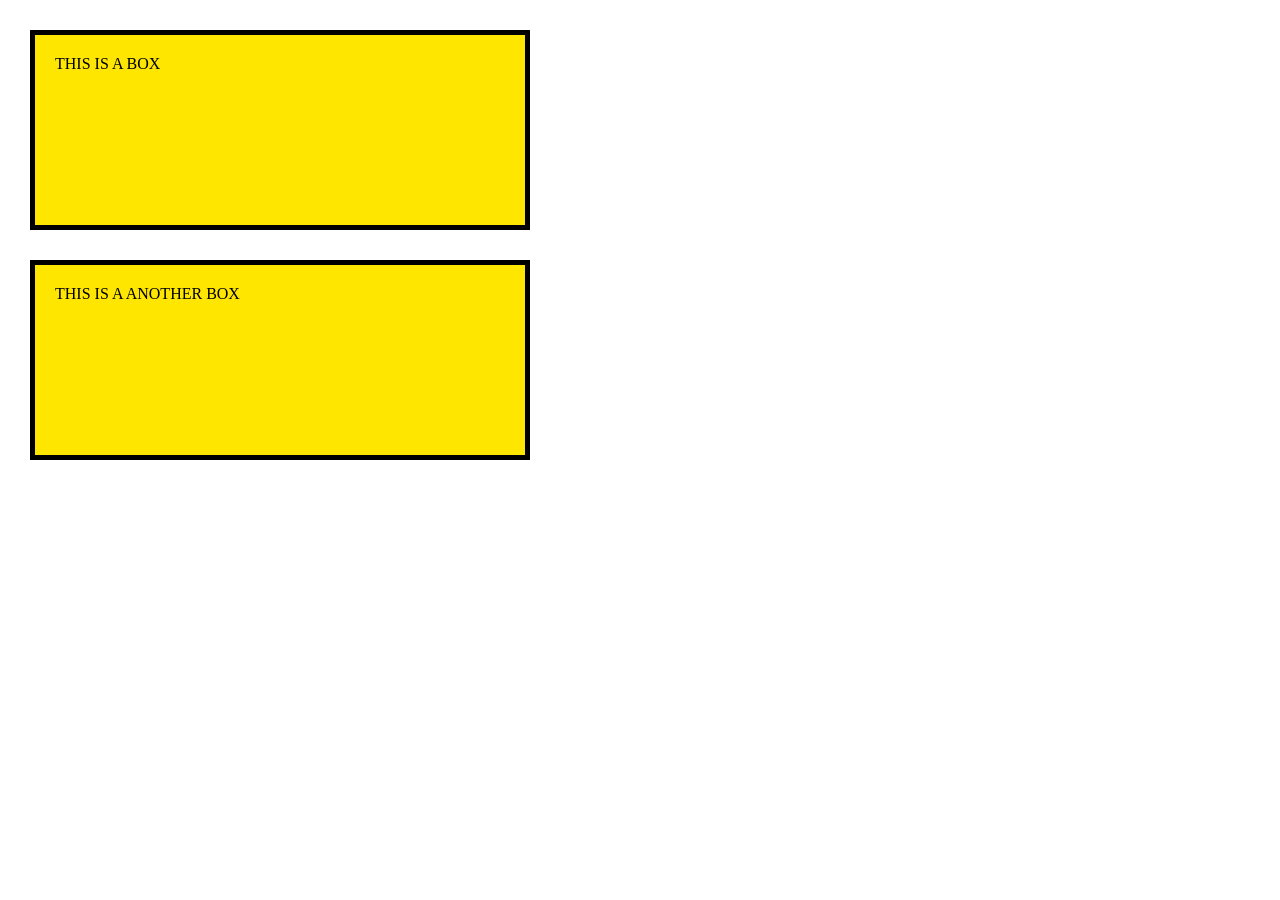
==== PRACTICE CSS HTML/index.html @ 6ff436a5 "margin,padding" ====
<!DOCTYPE html>
<html lang="en">
<head>
    <meta charset="UTF-8">
    <meta name="viewport" content="width=device-width, initial-scale=1.0">
    <link rel="stylesheet" href="style.css">
    <title>BOX MODEL</title>
</head>
<body>
    <div class="box box1">THIS IS A BOX</div>
    <div class="box box2">THIS IS A ANOTHER BOX</div>
    
</body>
</html>
---- PRACTICE CSS HTML/style.css ----
*{
    margin: 0;
    padding: 0;
}

.box{
    background-color: rgb(255, 230, 0);
    padding: 20px;
    margin: 30px;
    border: 5px black solid;
    height: 200px;
    width: 500px;
    box-sizing: border-box;

}
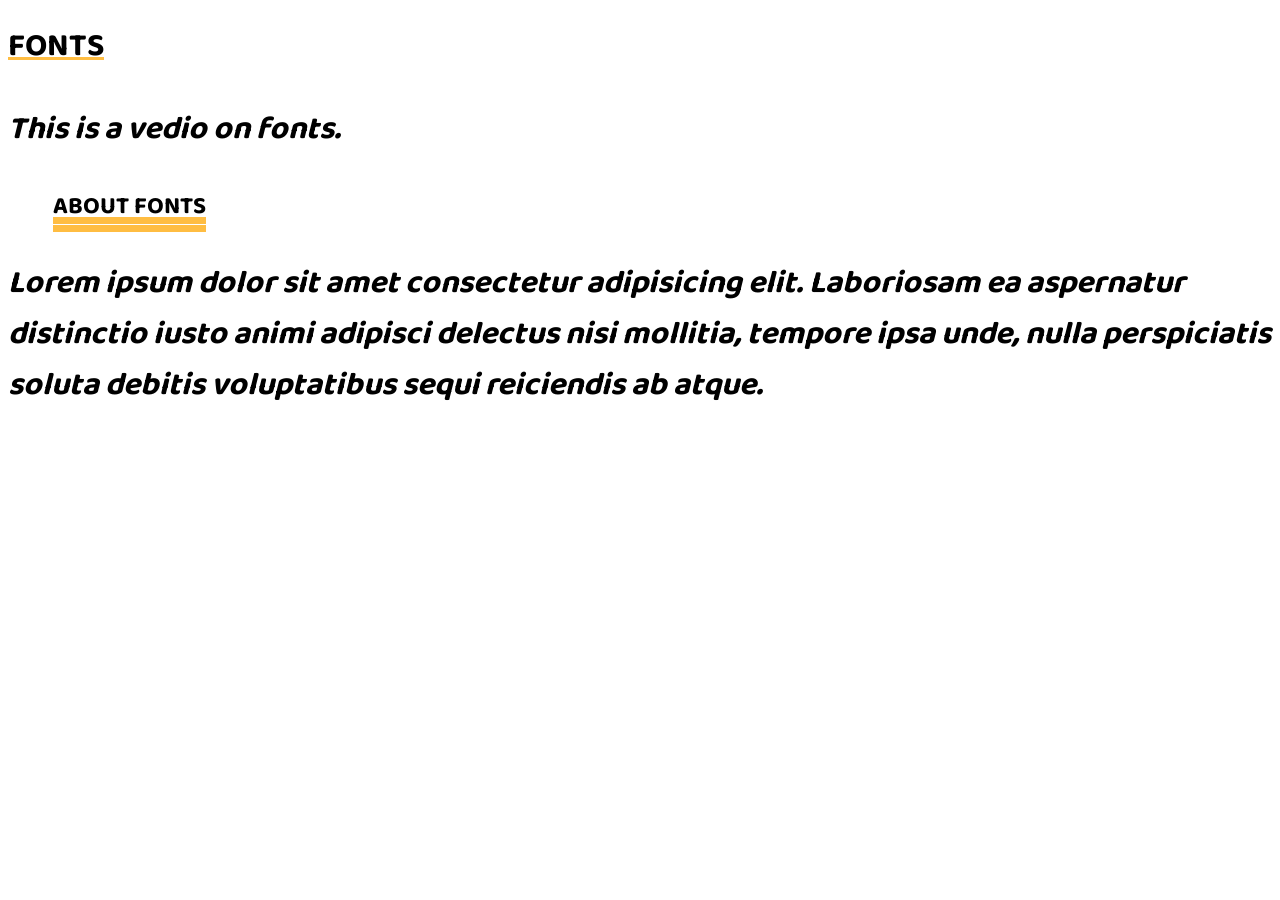
==== commit ec75cd37: "Making anime website" ====
--- a/PRACTICE CSS HTML/index.html
+++ b/PRACTICE CSS HTML/index.html
@@ -4,11 +4,21 @@
     <meta charset="UTF-8">
     <meta name="viewport" content="width=device-width, initial-scale=1.0">
     <link rel="stylesheet" href="style.css">
-    <title>BOX MODEL</title>
+    <style>
+@import url('https://fonts.googleapis.com/css2?family=Baloo+Bhai+2:wght@400..800&display=swap');
+</style>
+    <title>font and colors</title>
 </head>
 <body>
-    <div class="box box1">THIS IS A BOX</div>
-    <div class="box box2">THIS IS A ANOTHER BOX</div>
+    <div>
+        <h1>FONTS</h1>
+        <p>This is a vedio on fonts.</p>
+        <h2>about fonts</h2>
+        <p>Lorem ipsum dolor sit amet consectetur adipisicing elit. Laboriosam ea aspernatur distinctio iusto animi adipisci delectus nisi mollitia, tempore ipsa unde, nulla perspiciatis soluta debitis voluptatibus sequi reiciendis ab atque.</p>
+        
+    
+    </div>
+    
     
 </body>
 </html>
--- a/PRACTICE CSS HTML/style.css
+++ b/PRACTICE CSS HTML/style.css
@@ -1,15 +1,33 @@
-*{
-    margin: 0;
-    padding: 0;
+h1{
+    font-family: "Baloo Bhai 2", sans-serif;
+    text-decoration: underline;
+    text-decoration-color: rgb(255, 189, 66);
+}   
+
+p{
+    font-family: "Baloo Bhai 2";
+    font-style: italic;
+    font-weight: bold;
+    font-size: 32px;
+    line-height: 1.%
 }
 
-.box{
-    background-color: rgb(255, 230, 0);
-    padding: 20px;
-    margin: 30px;
-    border: 5px black solid;
-    height: 200px;
-    width: 500px;
-    box-sizing: border-box;
+h2{
+    text-transform: uppercase;
+    text-decoration: underline;
+    font-family: "Baloo Bhai 2", sans-sarif;
+    text-decoration-color: rgb(255, 189, 66);
+    text-decoration-style:double;
+    text-decoration-thickness: 7px;
+    text-indent: 45px;
+}
 
-}+
+.baloo-bhai-2-uniquifier> {
+  font-family: "Baloo Bhai 2", sans-serif;
+  font-optical-sizing: auto;
+  font-weight: weight;
+  font-style: normal;
+}
+
+
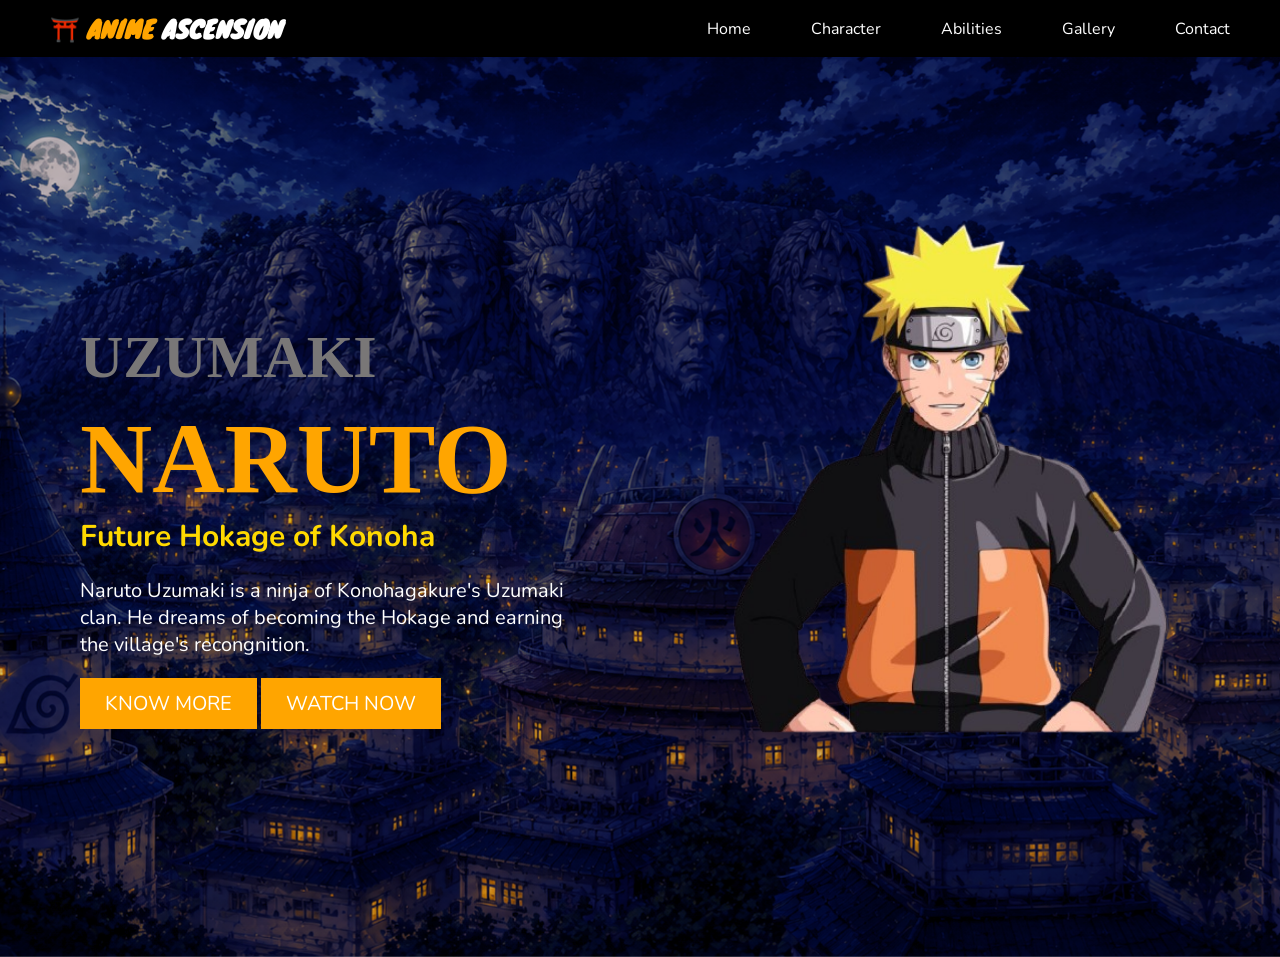
==== commit 4d29a417: "working on naruto website" ====
--- a/PRACTICE CSS HTML/index.html
+++ b/PRACTICE CSS HTML/index.html
@@ -3,22 +3,55 @@
 <head>
     <meta charset="UTF-8">
     <meta name="viewport" content="width=device-width, initial-scale=1.0">
+    <title>Profile website</title>
+    <style>
+@import url('https://fonts.googleapis.com/css2?family=Baloo+Bhai+2:wght@400..800&family=Hanalei+Fill&family=Knewave&family=Noto+Serif+JP:wght@200..900&family=Nunito:ital,wght@0,200..1000;1,200..1000&display=swap');
+</style>
     <link rel="stylesheet" href="style.css">
-    <style>
-@import url('https://fonts.googleapis.com/css2?family=Baloo+Bhai+2:wght@400..800&display=swap');
-</style>
-    <title>font and colors</title>
 </head>
 <body>
-    <div>
-        <h1>FONTS</h1>
-        <p>This is a vedio on fonts.</p>
-        <h2>about fonts</h2>
-        <p>Lorem ipsum dolor sit amet consectetur adipisicing elit. Laboriosam ea aspernatur distinctio iusto animi adipisci delectus nisi mollitia, tempore ipsa unde, nulla perspiciatis soluta debitis voluptatibus sequi reiciendis ab atque.</p>
+    <header> 
+        <nav class="navbar">
+            <div class="logo">
+                <h2><span class='anime'>⛩️ ANIME</span> ASCENSION</h2>
+                
+            </div>
+
+            <ul class="menu">
         
+                    <li><a href="#">Home</a></li>
+                    <li><a href="#">Character</a></li>
+                    <li><a href="#">Abilities</a></li>
+                    <li><a href="#">Gallery</a></li>
+                    <li><a href="#">Contact</a></li>
+
+            </ul>
+
+        </nav>
+    </header>
     
-    </div>
-    
-    
+    <section class="hero">
+        <div class="hero-content"> 
+            <h1><span class="uzumaki">UZUMAKI</span> NARUTO</h1>
+            <h3>Future Hokage of Konoha</h3>
+
+            <p>Naruto Uzumaki is a ninja of Konohagakure's 
+            Uzumaki clan. He dreams of becoming the
+            Hokage and earning the village's recongnition.</p>
+
+            <button><span class="one">KNOW MORE</span></button>
+            <button>WATCH NOW</button>
+            
+        </div>
+        
+        <div class="hero-image">
+
+            <img src="naruto4507.png" alt="naruto">
+
+
+
+        </div>
+
+    </section>
 </body>
 </html>
--- a/PRACTICE CSS HTML/style.css
+++ b/PRACTICE CSS HTML/style.css
@@ -1,33 +1,104 @@
-h1{
-    font-family: "Baloo Bhai 2", sans-serif;
-    text-decoration: underline;
-    text-decoration-color: rgb(255, 189, 66);
-}   
-
-p{
-    font-family: "Baloo Bhai 2";
-    font-style: italic;
-    font-weight: bold;
-    font-size: 32px;
-    line-height: 1.%
+*{
+    margin: 0;
+    padding: 0;
+    box-sizing: border-box;
 }
 
-h2{
-    text-transform: uppercase;
-    text-decoration: underline;
-    font-family: "Baloo Bhai 2", sans-sarif;
-    text-decoration-color: rgb(255, 189, 66);
-    text-decoration-style:double;
-    text-decoration-thickness: 7px;
-    text-indent: 45px;
+/*  NAVBAR  */
+
+header{
+    background-color: black;
+    padding: 10px 50px;
 }
 
-
-.baloo-bhai-2-uniquifier> {
-  font-family: "Baloo Bhai 2", sans-serif;
-  font-optical-sizing: auto;
-  font-weight: weight;
-  font-style: normal;
+nav{
+    display: flex;
+    justify-content: space-between;
+    align-items: center;
 }
 
+.logo h2{
+    color: white;
+    font-family: "Knewave", Knewave, system-ui, -apple-system, BlinkMacSystemFont, 'Segoe UI', Roboto, Oxygen, Ubuntu, Cantarell, 'Open Sans', 'Helvetica Neue', sans-serif;
+}
 
+.anime{
+    color: orange;
+}
+
+.menu{
+    display: flex;
+    list-style: none;
+    gap: 60px;
+}
+
+.menu a{
+    color: white;
+    text-decoration: none;
+    font-family: "Nunito", system-ui, -apple-system, BlinkMacSystemFont, 'Segoe UI', Roboto, Oxygen, Ubuntu, Cantarell, 'Open Sans', 'Helvetica Neue', sans-serif;
+}
+
+.menu a:hover{
+    color: orange;
+}
+
+/*  HERO SECTION  */
+
+.hero{
+    height: 100vh;
+    background-image: url(canvakonoha2.png);
+    background-size: cover;
+    background-position: center;
+
+    display: flex;
+    justify-content: space-between;
+    align-items: center;
+    padding: 0 80px;
+}
+
+.hero-content{
+    max-width: 500px;
+}
+
+.uzumaki{
+    color: rgb(121, 119, 119);
+    font-size: 60px;
+}
+
+.hero-content h1{
+    font-size: 100px;
+    color: orange;
+}
+
+.hero-content h3{
+    font-size: 30px;
+    color: rgb(255, 217, 0);
+    font-family: "Nunito", system-ui, -apple-system, BlinkMacSystemFont, 'Segoe UI', Roboto, Oxygen, Ubuntu, Cantarell, 'Open Sans', 'Helvetica Neue', sans-serif;
+}
+
+.hero-content p{
+    font-size: 20px;
+    color: white;
+    margin: 20px 0;
+    font-family: "Nunito", system-ui, -apple-system, BlinkMacSystemFont, 'Segoe UI', Roboto, Oxygen, Ubuntu, Cantarell, 'Open Sans', 'Helvetica Neue', sans-serif;
+}
+
+.hero-content button{
+    padding: 12px 25px;
+    border: none;
+    background: orange;
+    color:white;
+    font-family: "Nunito", system-ui, -apple-system, BlinkMacSystemFont, 'Segoe UI', Roboto, Oxygen, Ubuntu, Cantarell, 'Open Sans', 'Helvetica Neue', sans-serif;
+    font-size: 20px;
+    cursor: pointer;
+
+}
+
+.hero-image img{
+    
+    
+    width: 500px;
+    
+    
+}
+
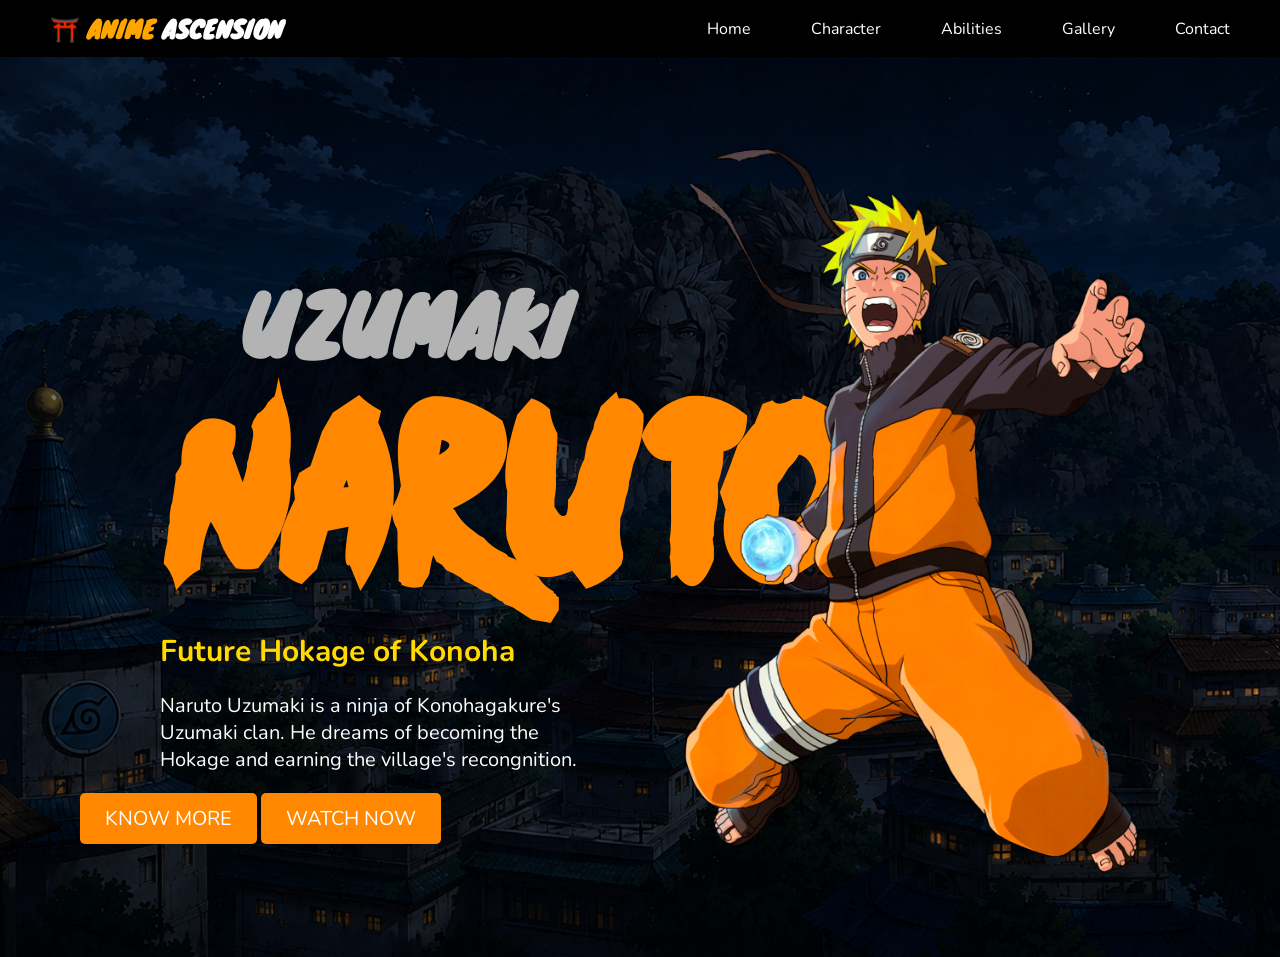
==== commit 307a7d95: "completed level-1 website" ====
--- a/PRACTICE CSS HTML/index.html
+++ b/PRACTICE CSS HTML/index.html
@@ -43,14 +43,14 @@
             <button>WATCH NOW</button>
             
         </div>
+
+        <div class="hero-image">
+            <img src="rasengan.png" alt="mainimg">
+            
+        </div>
         
-        <div class="hero-image">
-
-            <img src="naruto4507.png" alt="naruto">
-
-
-
-        </div>
+        
+        
 
     </section>
 </body>
--- a/PRACTICE CSS HTML/style.css
+++ b/PRACTICE CSS HTML/style.css
@@ -1,3 +1,9 @@
+@font-face {
+    font-family: "Naruto Ninja";
+    src: url("./FONTS/NinjaNaruto-YOn4.ttf") format("truetype");
+}
+
+
 *{
     margin: 0;
     padding: 0;
@@ -40,13 +46,20 @@
 
 .menu a:hover{
     color: orange;
+    
+}
+
+.menu a::after{
+    position: relative;
+    
+
 }
 
 /*  HERO SECTION  */
 
 .hero{
     height: 100vh;
-    background-image: url(canvakonoha2.png);
+    background-image: url(perfect.png);
     background-size: cover;
     background-position: center;
 
@@ -61,17 +74,22 @@
 }
 
 .uzumaki{
-    color: rgb(121, 119, 119);
-    font-size: 60px;
-}
+    color: rgb(180, 179, 179);
+    font-size: 80px;
+    font-family: "Knewave", sans-serif;
+    padding-left: 80px;
+    }
 
 .hero-content h1{
-    font-size: 100px;
-    color: orange;
+    font-size: 200px;
+    color: rgb(255, 136, 0);
+    padding-left: 80px;
+    font-family: "Naruto Ninja" , sans-serif;
 }
 
 .hero-content h3{
     font-size: 30px;
+    padding-left: 80px;
     color: rgb(255, 217, 0);
     font-family: "Nunito", system-ui, -apple-system, BlinkMacSystemFont, 'Segoe UI', Roboto, Oxygen, Ubuntu, Cantarell, 'Open Sans', 'Helvetica Neue', sans-serif;
 }
@@ -80,24 +98,27 @@
     font-size: 20px;
     color: white;
     margin: 20px 0;
+    width: 500px;
+    padding-left: 80px;
     font-family: "Nunito", system-ui, -apple-system, BlinkMacSystemFont, 'Segoe UI', Roboto, Oxygen, Ubuntu, Cantarell, 'Open Sans', 'Helvetica Neue', sans-serif;
 }
 
 .hero-content button{
     padding: 12px 25px;
     border: none;
-    background: orange;
+    background: rgb(255, 136, 0);
     color:white;
     font-family: "Nunito", system-ui, -apple-system, BlinkMacSystemFont, 'Segoe UI', Roboto, Oxygen, Ubuntu, Cantarell, 'Open Sans', 'Helvetica Neue', sans-serif;
     font-size: 20px;
     cursor: pointer;
-
+    border-radius: 5px;
 }
 
 .hero-image img{
     
     
-    width: 500px;
+    width: 550px;
+    padding: 20px;
     
     
 }
